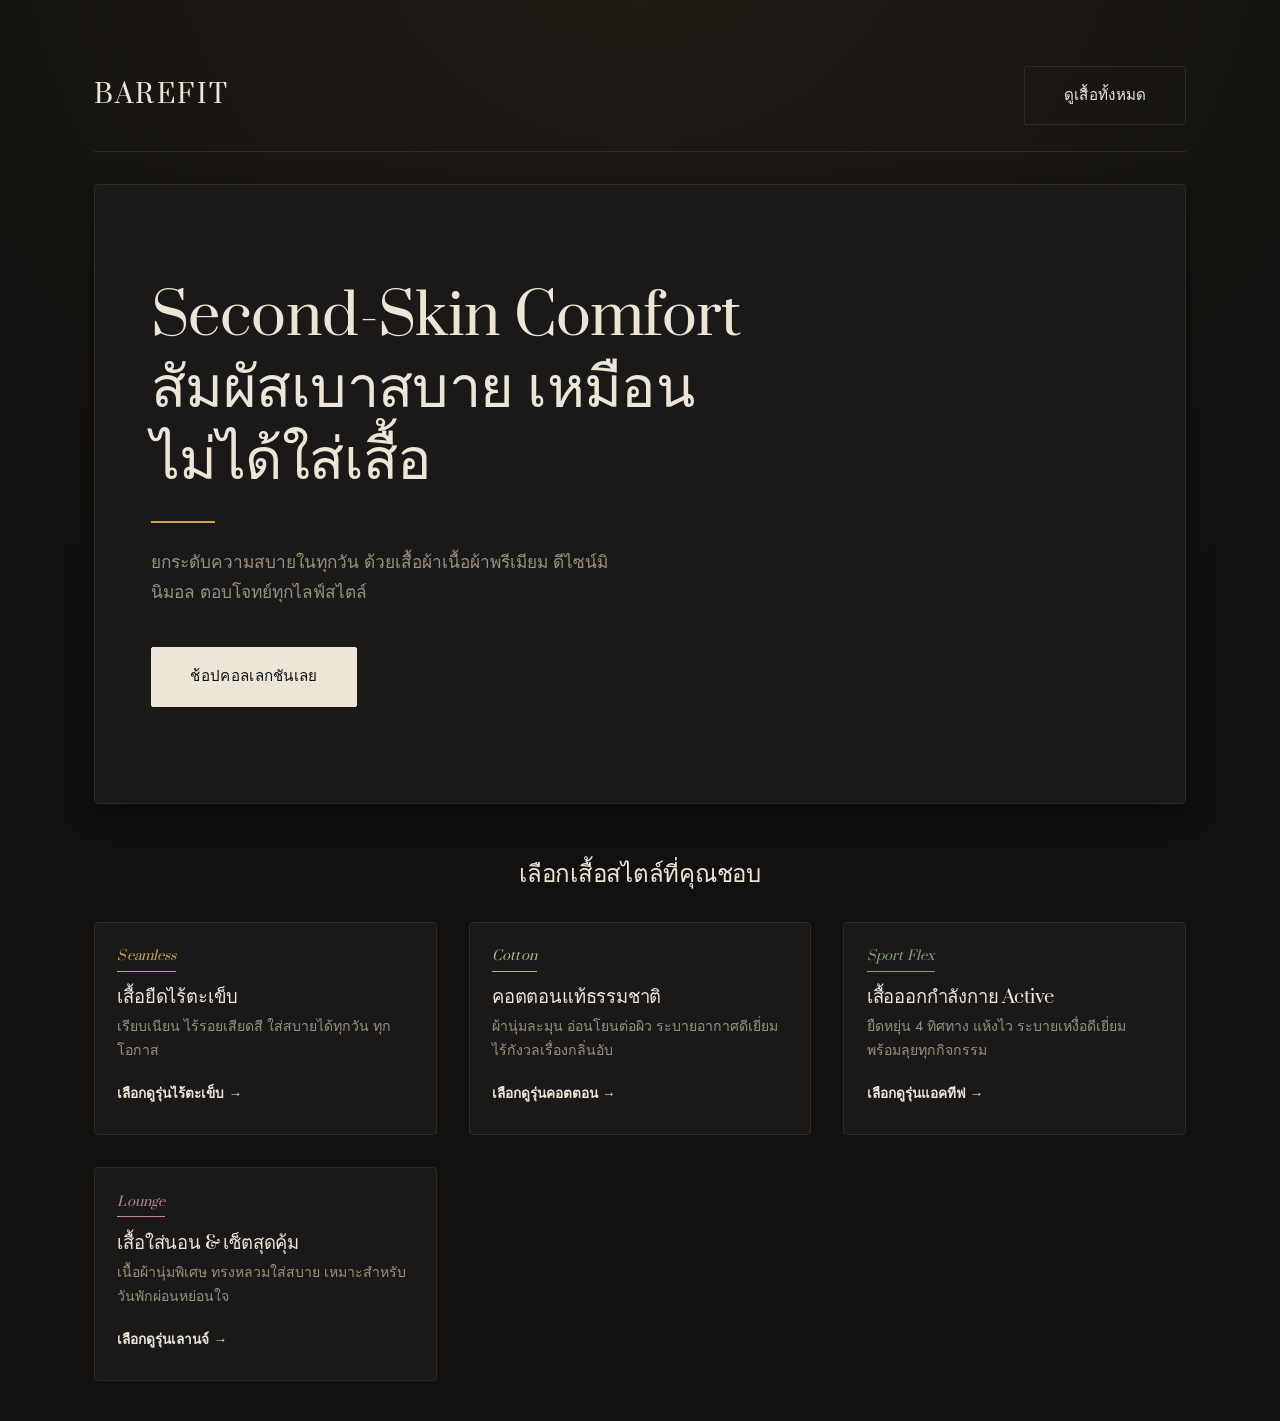
==== index.html @ ed51237a "Add files via upload" ====
<!DOCTYPE html>
<html lang="th">
<head>
  <meta charset="UTF-8">
  <meta name="viewport" content="width=device-width, initial-scale=1.0">
  <title>BareFit | เสื้อยืดพรีเมียม นุ่ม ใส่สบาย ดุจผิวที่สอง</title>
  <link rel="stylesheet" href="style.css">
</head>
<body>
  <div class="container">
    <header class="nav-header">
      <div class="brand-logo">BareFit</div>
      <a href="product.html" class="btn btn-secondary">ดูเสื้อทั้งหมด</a>
    </header>

    <section class="hero">
      <h1>Second-Skin Comfort<br>สัมผัสเบาสบาย เหมือนไม่ได้ใส่เสื้อ</h1>
      <p>ยกระดับความสบายในทุกวัน ด้วยเสื้อผ้าเนื้อผ้าพรีเมียม ดีไซน์มินิมอล ตอบโจทย์ทุกไลฟ์สไตล์</p>
      <a href="product.html" class="btn">ช้อปคอลเลกชันเลย</a>
    </section>

    <h2 style="text-align: center; margin-bottom: 2rem;">เลือกเสื้อสไตล์ที่คุณชอบ</h2>
    <div class="mood-grid">
      <a href="product.html?mood=seamless" class="card">
        <span class="card-tag tag-seamless">Seamless</span>
        <h3>เสื้อยืดไร้ตะเข็บ</h3>
        <p>เรียบเนียน ไร้รอยเสียดสี ใส่สบายได้ทุกวัน ทุกโอกาส</p>
        <span style="font-size: 0.85rem; font-weight:600;">เลือกดูรุ่นไร้ตะเข็บ →</span>
      </a>
      <a href="product.html?mood=cotton" class="card">
        <span class="card-tag tag-cotton">Cotton</span>
        <h3>คอตตอนแท้ธรรมชาติ</h3>
        <p>ผ้านุ่มละมุน อ่อนโยนต่อผิว ระบายอากาศดีเยี่ยม ไร้กังวลเรื่องกลิ่นอับ</p>
        <span style="font-size: 0.85rem; font-weight:600;">เลือกดูรุ่นคอตตอน →</span>
      </a>
      <a href="product.html?mood=sport" class="card">
        <span class="card-tag tag-sport">Sport Flex</span>
        <h3>เสื้อออกกำลังกาย Active</h3>
        <p>ยืดหยุ่น 4 ทิศทาง แห้งไว ระบายเหงื่อดีเยี่ยม พร้อมลุยทุกกิจกรรม</p>
        <span style="font-size: 0.85rem; font-weight:600;">เลือกดูรุ่นแอคทีฟ →</span>
      </a>
      <a href="product.html?mood=lounge" class="card">
        <span class="card-tag tag-lounge">Lounge</span>
        <h3>เสื้อใส่นอน & เซ็ตสุดคุ้ม</h3>
        <p>เนื้อผ้านุ่มพิเศษ ทรงหลวมใส่สบาย เหมาะสำหรับวันพักผ่อนหย่อนใจ</p>
        <span style="font-size: 0.85rem; font-weight:600;">เลือกดูรุ่นเลานจ์ →</span>
      </a>
    </div>
  </div>
</body>
</html>
---- style.css ----
@import url('https://fonts.googleapis.com/css2?family=Jost:wght@300;400;500;600&family=Prata&display=swap');

:root {
  /* Core palette — deep charcoal, warm ivory, brass accent */
  --bg-color: #121110;
  --card-bg: #1B1917;
  --ink: #121110;
  --text-main: #EDE6D8;
  --text-muted: #9A907C;
  --accent-gold: #C9A15B;
  --border-light: #2E2B26;
  --border-dark: #EDE6D8;
  --shadow-soft: 0 10px 28px rgba(0, 0, 0, 0.4);
  --shadow-hover: 0 20px 44px rgba(0, 0, 0, 0.55);

  /* Mood tags — tuned brighter to read clearly on a dark card */
  --seamless-tag: #C9A15B;
  --cotton-tag: #A9B78C;
  --sport-tag: #7FA079;
  --lounge-tag: #C08A98;

  --radius-sm: 2px;
  --radius-md: 4px;
  --ease: cubic-bezier(0.16, 1, 0.3, 1);
}

* { box-sizing: border-box; margin: 0; padding: 0; }

body {
  font-family: 'Jost', sans-serif;
  font-weight: 400;
  background-color: var(--bg-color);
  background-image: radial-gradient(circle at 50% -10%, rgba(201, 161, 91, 0.08), transparent 55%);
  color: var(--text-main);
  line-height: 1.7;
  -webkit-font-smoothing: antialiased;
}

h1, h2, h3 {
  font-family: 'Prata', serif;
  font-weight: 400;
  letter-spacing: -0.01em;
  line-height: 1.25;
}

a { text-decoration: none; color: inherit; }

.container { max-width: 1140px; margin: 0 auto; padding: 2.5rem 1.5rem; }

/* ============ Navbar ============ */
.nav-header {
  display: flex;
  justify-content: space-between;
  align-items: center;
  padding: 1.6rem 0;
  border-bottom: 1px solid var(--border-light);
  margin-bottom: 2rem;
}

.brand-logo {
  font-family: 'Prata', serif;
  font-size: 1.6rem;
  letter-spacing: 2.5px;
  text-transform: uppercase;
  color: var(--text-main);
}

.nav-header nav a {
  font-size: 0.92rem;
  color: var(--text-muted);
  margin-left: 2rem;
  padding-bottom: 4px;
  border-bottom: 1px solid transparent;
  transition: color 0.25s var(--ease), border-color 0.25s var(--ease);
}

.nav-header nav a:hover,
.nav-header nav a.active {
  color: var(--text-main);
  border-color: var(--accent-gold);
}

/* ============ Hero Section ============ */
.hero {
  text-align: left;
  padding: 6rem 3.5rem;
  background: var(--card-bg);
  border-radius: var(--radius-md);
  box-shadow: var(--shadow-soft);
  margin-bottom: 3.5rem;
  border: 1px solid var(--border-light);
}

.hero h1 {
  font-size: clamp(2.4rem, 4.5vw, 3.6rem);
  max-width: 15ch;
  margin-bottom: 1.6rem;
  padding-bottom: 1.6rem;
  position: relative;
  color: var(--text-main);
}

.hero h1::after {
  content: '';
  position: absolute;
  bottom: 0;
  left: 0;
  width: 64px;
  height: 2px;
  background: var(--accent-gold);
}

.hero p {
  color: var(--text-muted);
  font-size: 1.08rem;
  max-width: 46ch;
  margin: 0 0 2.5rem;
}

/* ============ Buttons ============ */
/* Light ivory fill on dark surfaces reads as the premium move here,
   rather than a bright accent color block. */
.btn {
  display: inline-block;
  padding: 1rem 2.4rem;
  border: 1px solid var(--border-dark);
  background: var(--border-dark);
  color: var(--ink);
  font-family: 'Jost', sans-serif;
  font-size: 0.95rem;
  font-weight: 500;
  letter-spacing: 0.02em;
  border-radius: var(--radius-sm);
  cursor: pointer;
  transition: background 0.35s var(--ease), color 0.35s var(--ease), transform 0.35s var(--ease);
}

.btn:hover {
  background: transparent;
  color: var(--border-dark);
  transform: translateY(-2px);
}

.btn-secondary {
  background: transparent;
  color: var(--text-main);
  border: 1px solid var(--border-light);
}

.btn-secondary:hover {
  border-color: var(--border-dark);
  background: var(--border-dark);
  color: var(--ink);
}

/* ============ Grid & Cards ============ */
.mood-grid, .product-grid {
  display: grid;
  grid-template-columns: repeat(auto-fill, minmax(260px, 1fr));
  gap: 2rem;
}

.card {
  background: var(--card-bg);
  border: 1px solid var(--border-light);
  border-radius: var(--radius-md);
  padding: 1.4rem 1.4rem 1.8rem;
  text-align: left;
  transition: transform 0.35s var(--ease), border-color 0.35s var(--ease), box-shadow 0.35s var(--ease);
  position: relative;
  overflow: hidden;
  display: flex;
  flex-direction: column;
}

.card:hover {
  transform: translateY(-6px);
  border-color: var(--accent-gold);
  box-shadow: var(--shadow-hover);
}

.card img {
  width: 100%;
  aspect-ratio: 1/1;
  object-fit: cover;
  border-radius: var(--radius-sm);
  margin-bottom: 1.2rem;
  background-color: #26221D;
  filter: grayscale(10%) brightness(0.96);
  transition: filter 0.5s var(--ease), transform 0.6s var(--ease);
}

.card:hover img {
  filter: grayscale(0%) brightness(1);
  transform: scale(1.015);
}

.card h3 { font-size: 1.15rem; margin-bottom: 0.4rem; color: var(--text-main); }
.card p { color: var(--text-muted); font-size: 0.88rem; margin-bottom: 1.2rem; flex-grow: 1; }
.card .price { font-size: 1.05rem; font-weight: 500; font-family: 'Prata', serif; color: var(--accent-gold); margin-bottom: 1rem; }

/* ============ Category Tags ============ */
.card-tag {
  display: inline-block;
  font-family: 'Prata', serif;
  font-style: italic;
  font-size: 0.82rem;
  font-weight: 400;
  letter-spacing: 0.01em;
  padding-bottom: 0.2rem;
  border-bottom: 1px solid currentColor;
  margin-bottom: 0.9rem;
  width: fit-content;
}

.tag-seamless { color: var(--seamless-tag); }
.tag-cotton { color: var(--cotton-tag); }
.tag-sport { color: var(--sport-tag); }
.tag-lounge { color: var(--lounge-tag); }

/* ============ Filter Bar ============ */
#filter-bar {
  display: flex;
  justify-content: center;
  gap: 0.8rem;
  flex-wrap: wrap;
  margin-bottom: 3rem;
}

#filter-bar button {
  padding: 0.65rem 1.5rem;
  border: 1px solid var(--border-light);
  background: var(--card-bg);
  color: var(--text-muted);
  border-radius: 30px;
  font-family: 'Jost', sans-serif;
  font-size: 0.88rem;
  font-weight: 500;
  cursor: pointer;
  transition: all 0.25s var(--ease);
}

#filter-bar button:hover,
#filter-bar button.active {
  border-color: var(--border-dark);
  background: var(--border-dark);
  color: var(--ink);
}

/* ============ Forms ============ */
.form-card {
  background: var(--card-bg);
  padding: 3rem 2.75rem;
  border-radius: var(--radius-md);
  border: 1px solid var(--border-light);
  box-shadow: var(--shadow-soft);
  max-width: 540px;
  margin: 0 auto;
}

.form-group { margin-bottom: 1.75rem; text-align: left; }

.form-group label {
  display: block;
  margin-bottom: 0.5rem;
  font-size: 0.85rem;
  font-weight: 500;
  color: var(--text-muted);
}

.form-group input, .form-group textarea {
  width: 100%;
  padding: 0.75rem 0.15rem;
  border: none;
  border-bottom: 1px solid var(--border-light);
  border-radius: 0;
  font-family: inherit;
  font-size: 0.98rem;
  color: var(--text-main);
  background: transparent;
  transition: border-color 0.25s var(--ease);
}

.form-group input::placeholder, .form-group textarea::placeholder { color: #5C5646; }

.form-group input:focus, .form-group textarea:focus {
  outline: none;
  border-color: var(--accent-gold);
}

/* ============ Table ============ */
.table-container {
  background: var(--card-bg);
  border-radius: var(--radius-md);
  border: 1px solid var(--border-light);
  overflow-x: auto;
  box-shadow: var(--shadow-soft);
}

table { width: 100%; border-collapse: collapse; text-align: left; font-size: 0.92rem; }

th {
  background: transparent;
  padding: 1.2rem 1.25rem;
  font-family: 'Jost', sans-serif;
  font-weight: 600;
  letter-spacing: 0.01em;
  color: var(--text-main);
  border-bottom: 2px solid var(--border-dark);
}

td { padding: 1.2rem 1.25rem; border-bottom: 1px solid var(--border-light); color: var(--text-muted); }
tr:last-child td { border-bottom: none; }

/* ============ Accessibility & motion ============ */
a:focus-visible,
button:focus-visible,
input:focus-visible,
textarea:focus-visible {
  outline: 2px solid var(--accent-gold);
  outline-offset: 2px;
}

@media (prefers-reduced-motion: reduce) {
  * { transition: none !important; animation: none !important; }
}

/* ============ Responsive ============ */
@media (max-width: 640px) {
  .hero { padding: 3.5rem 1.5rem; }
  .hero h1 { max-width: none; }
  .nav-header { flex-direction: column; gap: 1rem; align-items: flex-start; }
  .nav-header nav a { margin-left: 0; margin-right: 1.5rem; }
  .form-card { padding: 2rem 1.5rem; }
}
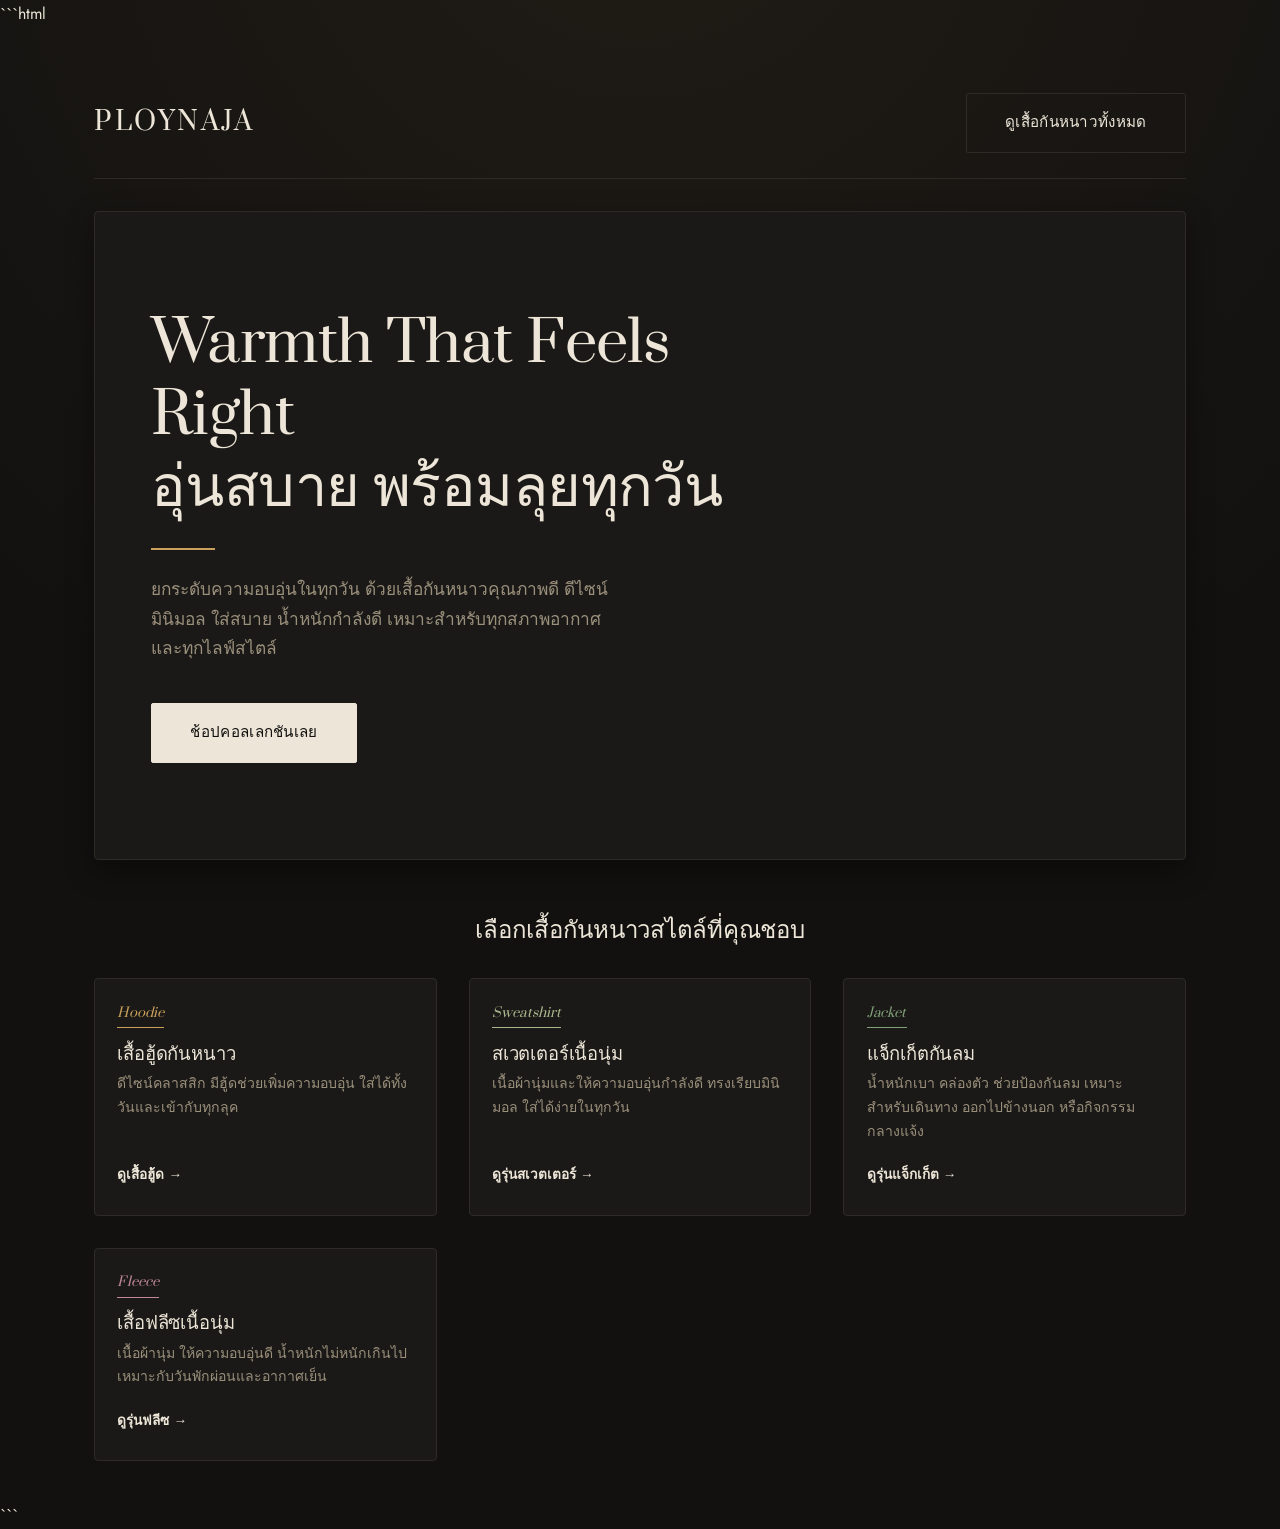
==== commit 29b55337: "Update index.html" ====
--- a/index.html
+++ b/index.html
@@ -1,51 +1,97 @@
+```html
 <!DOCTYPE html>
 <html lang="th">
 <head>
   <meta charset="UTF-8">
   <meta name="viewport" content="width=device-width, initial-scale=1.0">
-  <title>BareFit | เสื้อยืดพรีเมียม นุ่ม ใส่สบาย ดุจผิวที่สอง</title>
+  <title>Ploynaja | เสื้อกันหนาวพรีเมียม อุ่นสบาย ดีไซน์มินิมอล</title>
   <link rel="stylesheet" href="style.css">
 </head>
+
 <body>
+
   <div class="container">
+
     <header class="nav-header">
-      <div class="brand-logo">BareFit</div>
-      <a href="product.html" class="btn btn-secondary">ดูเสื้อทั้งหมด</a>
+      <div class="brand-logo">Ploynaja</div>
+      <a href="product.html" class="btn btn-secondary">ดูเสื้อกันหนาวทั้งหมด</a>
     </header>
 
     <section class="hero">
-      <h1>Second-Skin Comfort<br>สัมผัสเบาสบาย เหมือนไม่ได้ใส่เสื้อ</h1>
-      <p>ยกระดับความสบายในทุกวัน ด้วยเสื้อผ้าเนื้อผ้าพรีเมียม ดีไซน์มินิมอล ตอบโจทย์ทุกไลฟ์สไตล์</p>
-      <a href="product.html" class="btn">ช้อปคอลเลกชันเลย</a>
+      <h1>
+        Warmth That Feels Right<br>
+        อุ่นสบาย พร้อมลุยทุกวัน
+      </h1>
+
+      <p>
+        ยกระดับความอบอุ่นในทุกวัน ด้วยเสื้อกันหนาวคุณภาพดี
+        ดีไซน์มินิมอล ใส่สบาย น้ำหนักกำลังดี
+        เหมาะสำหรับทุกสภาพอากาศและทุกไลฟ์สไตล์
+      </p>
+
+      <a href="product.html" class="btn">
+        ช้อปคอลเลกชันเลย
+      </a>
     </section>
 
-    <h2 style="text-align: center; margin-bottom: 2rem;">เลือกเสื้อสไตล์ที่คุณชอบ</h2>
+    <h2 style="text-align: center; margin-bottom: 2rem;">
+      เลือกเสื้อกันหนาวสไตล์ที่คุณชอบ
+    </h2>
+
     <div class="mood-grid">
-      <a href="product.html?mood=seamless" class="card">
-        <span class="card-tag tag-seamless">Seamless</span>
-        <h3>เสื้อยืดไร้ตะเข็บ</h3>
-        <p>เรียบเนียน ไร้รอยเสียดสี ใส่สบายได้ทุกวัน ทุกโอกาส</p>
-        <span style="font-size: 0.85rem; font-weight:600;">เลือกดูรุ่นไร้ตะเข็บ →</span>
+
+      <a href="product.html?mood=hoodie" class="card">
+        <span class="card-tag tag-seamless">Hoodie</span>
+        <h3>เสื้อฮู้ดกันหนาว</h3>
+        <p>
+          ดีไซน์คลาสสิก มีฮู้ดช่วยเพิ่มความอบอุ่น
+          ใส่ได้ทั้งวันและเข้ากับทุกลุค
+        </p>
+        <span style="font-size: 0.85rem; font-weight:600;">
+          ดูเสื้อฮู้ด →
+        </span>
       </a>
-      <a href="product.html?mood=cotton" class="card">
-        <span class="card-tag tag-cotton">Cotton</span>
-        <h3>คอตตอนแท้ธรรมชาติ</h3>
-        <p>ผ้านุ่มละมุน อ่อนโยนต่อผิว ระบายอากาศดีเยี่ยม ไร้กังวลเรื่องกลิ่นอับ</p>
-        <span style="font-size: 0.85rem; font-weight:600;">เลือกดูรุ่นคอตตอน →</span>
+
+      <a href="product.html?mood=sweatshirt" class="card">
+        <span class="card-tag tag-cotton">Sweatshirt</span>
+        <h3>สเวตเตอร์เนื้อนุ่ม</h3>
+        <p>
+          เนื้อผ้านุ่มและให้ความอบอุ่นกำลังดี
+          ทรงเรียบมินิมอล ใส่ได้ง่ายในทุกวัน
+        </p>
+        <span style="font-size: 0.85rem; font-weight:600;">
+          ดูรุ่นสเวตเตอร์ →
+        </span>
       </a>
-      <a href="product.html?mood=sport" class="card">
-        <span class="card-tag tag-sport">Sport Flex</span>
-        <h3>เสื้อออกกำลังกาย Active</h3>
-        <p>ยืดหยุ่น 4 ทิศทาง แห้งไว ระบายเหงื่อดีเยี่ยม พร้อมลุยทุกกิจกรรม</p>
-        <span style="font-size: 0.85rem; font-weight:600;">เลือกดูรุ่นแอคทีฟ →</span>
+
+      <a href="product.html?mood=jacket" class="card">
+        <span class="card-tag tag-sport">Jacket</span>
+        <h3>แจ็กเก็ตกันลม</h3>
+        <p>
+          น้ำหนักเบา คล่องตัว ช่วยป้องกันลม
+          เหมาะสำหรับเดินทาง ออกไปข้างนอก หรือกิจกรรมกลางแจ้ง
+        </p>
+        <span style="font-size: 0.85rem; font-weight:600;">
+          ดูรุ่นแจ็กเก็ต →
+        </span>
       </a>
-      <a href="product.html?mood=lounge" class="card">
-        <span class="card-tag tag-lounge">Lounge</span>
-        <h3>เสื้อใส่นอน & เซ็ตสุดคุ้ม</h3>
-        <p>เนื้อผ้านุ่มพิเศษ ทรงหลวมใส่สบาย เหมาะสำหรับวันพักผ่อนหย่อนใจ</p>
-        <span style="font-size: 0.85rem; font-weight:600;">เลือกดูรุ่นเลานจ์ →</span>
+
+      <a href="product.html?mood=fleece" class="card">
+        <span class="card-tag tag-lounge">Fleece</span>
+        <h3>เสื้อฟลีซเนื้อนุ่ม</h3>
+        <p>
+          เนื้อผ้านุ่ม ให้ความอบอุ่นดี น้ำหนักไม่หนักเกินไป
+          เหมาะกับวันพักผ่อนและอากาศเย็น
+        </p>
+        <span style="font-size: 0.85rem; font-weight:600;">
+          ดูรุ่นฟลีซ →
+        </span>
       </a>
+
     </div>
+
   </div>
+
 </body>
 </html>
+```
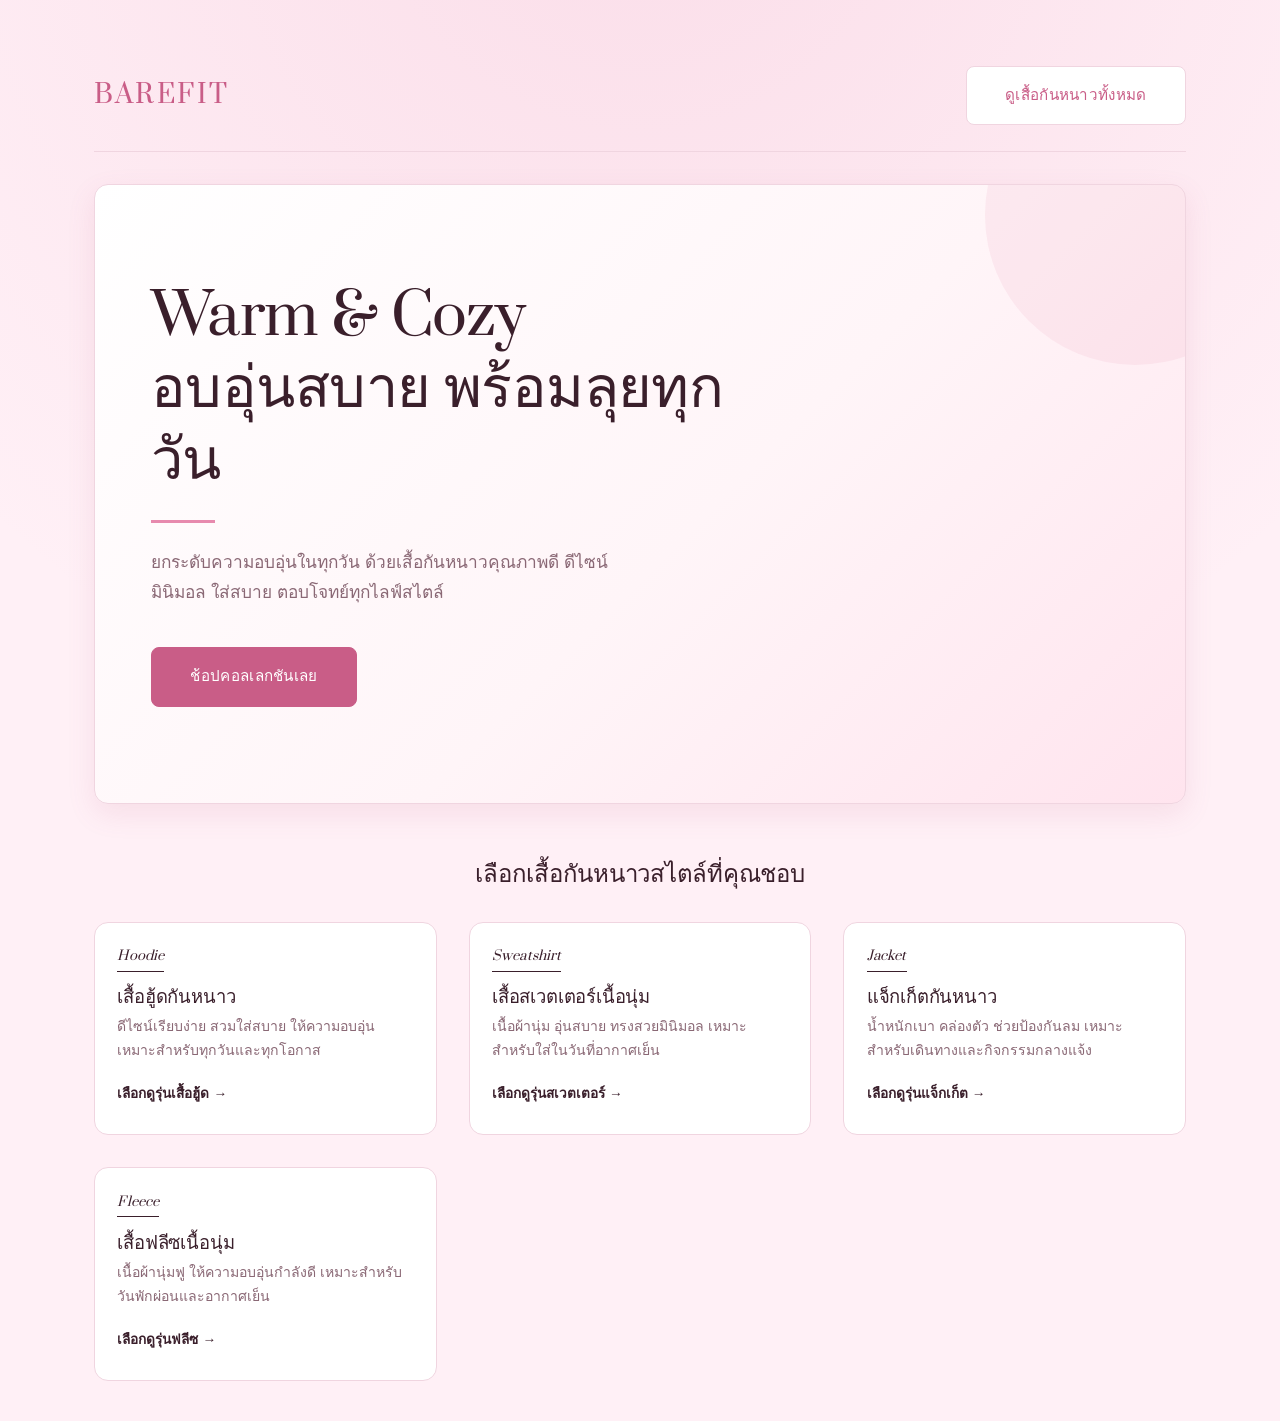
==== commit bc4a2f2b: "Update index.html" ====
--- a/index.html
+++ b/index.html
@@ -1,97 +1,51 @@
-```html
-<!DOCTYPE html>
-<html lang="th">
-<head>
-  <meta charset="UTF-8">
-  <meta name="viewport" content="width=device-width, initial-scale=1.0">
-  <title>Ploynaja | เสื้อกันหนาวพรีเมียม อุ่นสบาย ดีไซน์มินิมอล</title>
-  <link rel="stylesheet" href="style.css">
-</head>
-
-<body>
-
-  <div class="container">
-
-    <header class="nav-header">
-      <div class="brand-logo">Ploynaja</div>
-      <a href="product.html" class="btn btn-secondary">ดูเสื้อกันหนาวทั้งหมด</a>
-    </header>
-
-    <section class="hero">
-      <h1>
-        Warmth That Feels Right<br>
-        อุ่นสบาย พร้อมลุยทุกวัน
-      </h1>
-
-      <p>
-        ยกระดับความอบอุ่นในทุกวัน ด้วยเสื้อกันหนาวคุณภาพดี
-        ดีไซน์มินิมอล ใส่สบาย น้ำหนักกำลังดี
-        เหมาะสำหรับทุกสภาพอากาศและทุกไลฟ์สไตล์
-      </p>
-
-      <a href="product.html" class="btn">
-        ช้อปคอลเลกชันเลย
-      </a>
-    </section>
-
-    <h2 style="text-align: center; margin-bottom: 2rem;">
-      เลือกเสื้อกันหนาวสไตล์ที่คุณชอบ
-    </h2>
-
-    <div class="mood-grid">
-
-      <a href="product.html?mood=hoodie" class="card">
-        <span class="card-tag tag-seamless">Hoodie</span>
-        <h3>เสื้อฮู้ดกันหนาว</h3>
-        <p>
-          ดีไซน์คลาสสิก มีฮู้ดช่วยเพิ่มความอบอุ่น
-          ใส่ได้ทั้งวันและเข้ากับทุกลุค
-        </p>
-        <span style="font-size: 0.85rem; font-weight:600;">
-          ดูเสื้อฮู้ด →
-        </span>
-      </a>
-
-      <a href="product.html?mood=sweatshirt" class="card">
-        <span class="card-tag tag-cotton">Sweatshirt</span>
-        <h3>สเวตเตอร์เนื้อนุ่ม</h3>
-        <p>
-          เนื้อผ้านุ่มและให้ความอบอุ่นกำลังดี
-          ทรงเรียบมินิมอล ใส่ได้ง่ายในทุกวัน
-        </p>
-        <span style="font-size: 0.85rem; font-weight:600;">
-          ดูรุ่นสเวตเตอร์ →
-        </span>
-      </a>
-
-      <a href="product.html?mood=jacket" class="card">
-        <span class="card-tag tag-sport">Jacket</span>
-        <h3>แจ็กเก็ตกันลม</h3>
-        <p>
-          น้ำหนักเบา คล่องตัว ช่วยป้องกันลม
-          เหมาะสำหรับเดินทาง ออกไปข้างนอก หรือกิจกรรมกลางแจ้ง
-        </p>
-        <span style="font-size: 0.85rem; font-weight:600;">
-          ดูรุ่นแจ็กเก็ต →
-        </span>
-      </a>
-
-      <a href="product.html?mood=fleece" class="card">
-        <span class="card-tag tag-lounge">Fleece</span>
-        <h3>เสื้อฟลีซเนื้อนุ่ม</h3>
-        <p>
-          เนื้อผ้านุ่ม ให้ความอบอุ่นดี น้ำหนักไม่หนักเกินไป
-          เหมาะกับวันพักผ่อนและอากาศเย็น
-        </p>
-        <span style="font-size: 0.85rem; font-weight:600;">
-          ดูรุ่นฟลีซ →
-        </span>
-      </a>
-
-    </div>
-
-  </div>
-
-</body>
+<!DOCTYPE html> 
+<html lang="th"> 
+<head> 
+  <meta charset="UTF-8"> 
+  <meta name="viewport" content="width=device-width, initial-scale=1.0"> 
+  <title>ploynaja | เสื้อกันหนาวพรีเมียม อุ่นสบาย ดีไซน์มินิมอล</title> 
+  <link rel="stylesheet" href="style.css"> 
+</head> 
+<body> 
+  <div class="container"> 
+    <header class="nav-header"> 
+      <div class="brand-logo">BareFit</div> 
+      <a href="product.html" class="btn btn-secondary">ดูเสื้อกันหนาวทั้งหมด</a> 
+    </header> 
+ 
+    <section class="hero"> 
+      <h1>Warm & Cozy<br>อบอุ่นสบาย พร้อมลุยทุกวัน</h1> 
+      <p>ยกระดับความอบอุ่นในทุกวัน ด้วยเสื้อกันหนาวคุณภาพดี ดีไซน์มินิมอล ใส่สบาย ตอบโจทย์ทุกไลฟ์สไตล์</p> 
+      <a href="product.html" class="btn">ช้อปคอลเลกชันเลย</a> 
+    </section> 
+ 
+    <h2 style="text-align: center; margin-bottom: 2rem;">เลือกเสื้อกันหนาวสไตล์ที่คุณชอบ</h2> 
+    <div class="mood-grid"> 
+      <a href="product.html?mood=seamless" class="card"> 
+        <span class="card-tag tag-seamless">Hoodie</span> 
+        <h3>เสื้อฮู้ดกันหนาว</h3> 
+        <p>ดีไซน์เรียบง่าย สวมใส่สบาย ให้ความอบอุ่น เหมาะสำหรับทุกวันและทุกโอกาส</p> 
+        <span style="font-size: 0.85rem; font-weight:600;">เลือกดูรุ่นเสื้อฮู้ด →</span> 
+      </a> 
+      <a href="product.html?mood=cotton" class="card"> 
+        <span class="card-tag tag-cotton">Sweatshirt</span> 
+        <h3>เสื้อสเวตเตอร์เนื้อนุ่ม</h3> 
+        <p>เนื้อผ้านุ่ม อุ่นสบาย ทรงสวยมินิมอล เหมาะสำหรับใส่ในวันที่อากาศเย็น</p> 
+        <span style="font-size: 0.85rem; font-weight:600;">เลือกดูรุ่นสเวตเตอร์ →</span> 
+      </a> 
+      <a href="product.html?mood=sport" class="card"> 
+        <span class="card-tag tag-sport">Jacket</span> 
+        <h3>แจ็กเก็ตกันหนาว</h3> 
+        <p>น้ำหนักเบา คล่องตัว ช่วยป้องกันลม เหมาะสำหรับเดินทางและกิจกรรมกลางแจ้ง</p> 
+        <span style="font-size: 0.85rem; font-weight:600;">เลือกดูรุ่นแจ็กเก็ต →</span> 
+      </a> 
+      <a href="product.html?mood=lounge" class="card"> 
+        <span class="card-tag tag-lounge">Fleece</span> 
+        <h3>เสื้อฟลีซเนื้อนุ่ม</h3> 
+        <p>เนื้อผ้านุ่มฟู ให้ความอบอุ่นกำลังดี เหมาะสำหรับวันพักผ่อนและอากาศเย็น</p> 
+        <span style="font-size: 0.85rem; font-weight:600;">เลือกดูรุ่นฟลีซ →</span> 
+      </a> 
+    </div> 
+  </div> 
+</body> 
 </html>
-```
--- a/style.css
+++ b/style.css
@@ -1,335 +1,701 @@
 @import url('https://fonts.googleapis.com/css2?family=Jost:wght@300;400;500;600&family=Prata&display=swap');
 
 :root {
-  /* Core palette — deep charcoal, warm ivory, brass accent */
-  --bg-color: #121110;
-  --card-bg: #1B1917;
-  --ink: #121110;
-  --text-main: #EDE6D8;
-  --text-muted: #9A907C;
-  --accent-gold: #C9A15B;
-  --border-light: #2E2B26;
-  --border-dark: #EDE6D8;
-  --shadow-soft: 0 10px 28px rgba(0, 0, 0, 0.4);
-  --shadow-hover: 0 20px 44px rgba(0, 0, 0, 0.55);
-
-  /* Mood tags — tuned brighter to read clearly on a dark card */
-  --seamless-tag: #C9A15B;
-  --cotton-tag: #A9B78C;
-  --sport-tag: #7FA079;
-  --lounge-tag: #C08A98;
-
-  --radius-sm: 2px;
-  --radius-md: 4px;
+  /* =========================
+     BareFit Pink Theme
+     ========================= */
+
+  --bg-color: #FFF0F6;
+  --card-bg: #FFFFFF;
+  --ink: #3A1F2B;
+
+  --text-main: #3A1F2B;
+  --text-muted: #8A6875;
+
+  --accent-pink: #E78AAE;
+  --accent-pink-dark: #C95D87;
+  --accent-pink-light: #F8C8D9;
+
+  --border-light: #F0D5E0;
+  --border-dark: #C95D87;
+
+  --shadow-soft: 0 10px 28px rgba(190, 92, 130, 0.12);
+  --shadow-hover: 0 20px 44px rgba(190, 92, 130, 0.20);
+
+  /* Category colors */
+  --hoodie-tag: #C95D87;
+  --sweatshirt-tag: #B06FA0;
+  --jacket-tag: #D77B91;
+  --fleece-tag: #A96C83;
+
+  --radius-sm: 8px;
+  --radius-md: 14px;
+
   --ease: cubic-bezier(0.16, 1, 0.3, 1);
 }
 
-* { box-sizing: border-box; margin: 0; padding: 0; }
+
+/* =========================
+   Reset
+   ========================= */
+
+* {
+  box-sizing: border-box;
+  margin: 0;
+  padding: 0;
+}
+
 
 body {
   font-family: 'Jost', sans-serif;
   font-weight: 400;
+
   background-color: var(--bg-color);
-  background-image: radial-gradient(circle at 50% -10%, rgba(201, 161, 91, 0.08), transparent 55%);
+
+  background-image:
+    radial-gradient(
+      circle at 50% -10%,
+      rgba(231, 138, 174, 0.18),
+      transparent 55%
+    );
+
   color: var(--text-main);
   line-height: 1.7;
+
   -webkit-font-smoothing: antialiased;
 }
 
-h1, h2, h3 {
+
+h1,
+h2,
+h3 {
   font-family: 'Prata', serif;
   font-weight: 400;
   letter-spacing: -0.01em;
   line-height: 1.25;
 }
 
-a { text-decoration: none; color: inherit; }
-
-.container { max-width: 1140px; margin: 0 auto; padding: 2.5rem 1.5rem; }
-
-/* ============ Navbar ============ */
+
+a {
+  text-decoration: none;
+  color: inherit;
+}
+
+
+.container {
+  max-width: 1140px;
+  margin: 0 auto;
+  padding: 2.5rem 1.5rem;
+}
+
+
+/* =========================
+   Navbar
+   ========================= */
+
 .nav-header {
   display: flex;
   justify-content: space-between;
   align-items: center;
+
   padding: 1.6rem 0;
+
   border-bottom: 1px solid var(--border-light);
+
   margin-bottom: 2rem;
 }
+
 
 .brand-logo {
   font-family: 'Prata', serif;
   font-size: 1.6rem;
+
   letter-spacing: 2.5px;
   text-transform: uppercase;
-  color: var(--text-main);
-}
+
+  color: var(--accent-pink-dark);
+}
+
 
 .nav-header nav a {
   font-size: 0.92rem;
   color: var(--text-muted);
+
   margin-left: 2rem;
   padding-bottom: 4px;
+
   border-bottom: 1px solid transparent;
-  transition: color 0.25s var(--ease), border-color 0.25s var(--ease);
-}
+
+  transition:
+    color 0.25s var(--ease),
+    border-color 0.25s var(--ease);
+}
+
 
 .nav-header nav a:hover,
 .nav-header nav a.active {
-  color: var(--text-main);
-  border-color: var(--accent-gold);
-}
-
-/* ============ Hero Section ============ */
+  color: var(--accent-pink-dark);
+  border-color: var(--accent-pink);
+}
+
+
+/* =========================
+   Hero
+   ========================= */
+
 .hero {
   text-align: left;
+
   padding: 6rem 3.5rem;
-  background: var(--card-bg);
+
+  background:
+    linear-gradient(
+      135deg,
+      #FFFFFF 0%,
+      #FFF5F8 55%,
+      #FFE4EE 100%
+    );
+
   border-radius: var(--radius-md);
+
   box-shadow: var(--shadow-soft);
+
   margin-bottom: 3.5rem;
+
   border: 1px solid var(--border-light);
-}
+
+  position: relative;
+  overflow: hidden;
+}
+
+
+.hero::after {
+  content: '';
+
+  position: absolute;
+
+  width: 300px;
+  height: 300px;
+
+  right: -100px;
+  top: -120px;
+
+  background: rgba(231, 138, 174, 0.12);
+
+  border-radius: 50%;
+}
+
 
 .hero h1 {
   font-size: clamp(2.4rem, 4.5vw, 3.6rem);
+
   max-width: 15ch;
+
   margin-bottom: 1.6rem;
   padding-bottom: 1.6rem;
+
   position: relative;
+
   color: var(--text-main);
-}
+
+  z-index: 1;
+}
+
 
 .hero h1::after {
   content: '';
+
   position: absolute;
+
   bottom: 0;
   left: 0;
+
   width: 64px;
-  height: 2px;
-  background: var(--accent-gold);
-}
+  height: 3px;
+
+  background: var(--accent-pink);
+}
+
 
 .hero p {
   color: var(--text-muted);
+
   font-size: 1.08rem;
+
   max-width: 46ch;
+
   margin: 0 0 2.5rem;
-}
-
-/* ============ Buttons ============ */
-/* Light ivory fill on dark surfaces reads as the premium move here,
-   rather than a bright accent color block. */
+
+  position: relative;
+
+  z-index: 1;
+}
+
+
+/* =========================
+   Buttons
+   ========================= */
+
 .btn {
   display: inline-block;
+
   padding: 1rem 2.4rem;
-  border: 1px solid var(--border-dark);
-  background: var(--border-dark);
-  color: var(--ink);
+
+  border: 1px solid var(--accent-pink-dark);
+
+  background: var(--accent-pink-dark);
+
+  color: #FFFFFF;
+
   font-family: 'Jost', sans-serif;
+
   font-size: 0.95rem;
+
   font-weight: 500;
+
   letter-spacing: 0.02em;
-  border-radius: var(--radius-sm);
+
+  border-radius: 8px;
+
   cursor: pointer;
-  transition: background 0.35s var(--ease), color 0.35s var(--ease), transform 0.35s var(--ease);
-}
+
+  transition:
+    background 0.35s var(--ease),
+    color 0.35s var(--ease),
+    transform 0.35s var(--ease),
+    box-shadow 0.35s var(--ease);
+}
+
 
 .btn:hover {
-  background: transparent;
-  color: var(--border-dark);
+  background: #B94E78;
+
+  border-color: #B94E78;
+
+  color: #FFFFFF;
+
   transform: translateY(-2px);
-}
+
+  box-shadow: 0 8px 20px rgba(201, 93, 135, 0.25);
+}
+
 
 .btn-secondary {
-  background: transparent;
-  color: var(--text-main);
+  background: #FFFFFF;
+
+  color: var(--accent-pink-dark);
+
   border: 1px solid var(--border-light);
 }
 
+
 .btn-secondary:hover {
-  border-color: var(--border-dark);
-  background: var(--border-dark);
-  color: var(--ink);
-}
-
-/* ============ Grid & Cards ============ */
-.mood-grid, .product-grid {
+  border-color: var(--accent-pink);
+
+  background: var(--accent-pink-light);
+
+  color: var(--accent-pink-dark);
+}
+
+
+/* =========================
+   Grid & Cards
+   ========================= */
+
+.mood-grid,
+.product-grid {
   display: grid;
-  grid-template-columns: repeat(auto-fill, minmax(260px, 1fr));
+
+  grid-template-columns:
+    repeat(auto-fill, minmax(260px, 1fr));
+
   gap: 2rem;
 }
+
 
 .card {
   background: var(--card-bg);
+
   border: 1px solid var(--border-light);
+
   border-radius: var(--radius-md);
+
   padding: 1.4rem 1.4rem 1.8rem;
+
   text-align: left;
-  transition: transform 0.35s var(--ease), border-color 0.35s var(--ease), box-shadow 0.35s var(--ease);
+
+  transition:
+    transform 0.35s var(--ease),
+    border-color 0.35s var(--ease),
+    box-shadow 0.35s var(--ease);
+
   position: relative;
+
   overflow: hidden;
+
   display: flex;
   flex-direction: column;
 }
 
+
 .card:hover {
   transform: translateY(-6px);
-  border-color: var(--accent-gold);
+
+  border-color: var(--accent-pink);
+
   box-shadow: var(--shadow-hover);
 }
+
 
 .card img {
   width: 100%;
-  aspect-ratio: 1/1;
+
+  aspect-ratio: 1 / 1;
+
   object-fit: cover;
-  border-radius: var(--radius-sm);
+
+  border-radius: 10px;
+
   margin-bottom: 1.2rem;
-  background-color: #26221D;
-  filter: grayscale(10%) brightness(0.96);
-  transition: filter 0.5s var(--ease), transform 0.6s var(--ease);
-}
+
+  background-color: #FCE7EF;
+
+  transition:
+    filter 0.5s var(--ease),
+    transform 0.6s var(--ease);
+}
+
 
 .card:hover img {
-  filter: grayscale(0%) brightness(1);
-  transform: scale(1.015);
-}
-
-.card h3 { font-size: 1.15rem; margin-bottom: 0.4rem; color: var(--text-main); }
-.card p { color: var(--text-muted); font-size: 0.88rem; margin-bottom: 1.2rem; flex-grow: 1; }
-.card .price { font-size: 1.05rem; font-weight: 500; font-family: 'Prata', serif; color: var(--accent-gold); margin-bottom: 1rem; }
-
-/* ============ Category Tags ============ */
+  filter: brightness(1.03);
+
+  transform: scale(1.02);
+}
+
+
+.card h3 {
+  font-size: 1.15rem;
+
+  margin-bottom: 0.4rem;
+
+  color: var(--text-main);
+}
+
+
+.card p {
+  color: var(--text-muted);
+
+  font-size: 0.88rem;
+
+  margin-bottom: 1.2rem;
+
+  flex-grow: 1;
+}
+
+
+.card .price {
+  font-size: 1.05rem;
+
+  font-weight: 500;
+
+  font-family: 'Prata', serif;
+
+  color: var(--accent-pink-dark);
+
+  margin-bottom: 1rem;
+}
+
+
+/* =========================
+   Category Tags
+   ========================= */
+
 .card-tag {
   display: inline-block;
+
   font-family: 'Prata', serif;
+
   font-style: italic;
+
   font-size: 0.82rem;
+
   font-weight: 400;
+
   letter-spacing: 0.01em;
+
   padding-bottom: 0.2rem;
+
   border-bottom: 1px solid currentColor;
+
   margin-bottom: 0.9rem;
+
   width: fit-content;
 }
 
-.tag-seamless { color: var(--seamless-tag); }
-.tag-cotton { color: var(--cotton-tag); }
-.tag-sport { color: var(--sport-tag); }
-.tag-lounge { color: var(--lounge-tag); }
-
-/* ============ Filter Bar ============ */
+
+.tag-hoodie {
+  color: var(--hoodie-tag);
+}
+
+
+.tag-sweatshirt {
+  color: var(--sweatshirt-tag);
+}
+
+
+.tag-jacket {
+  color: var(--jacket-tag);
+}
+
+
+.tag-fleece {
+  color: var(--fleece-tag);
+}
+
+
+/* =========================
+   Filter Bar
+   ========================= */
+
 #filter-bar {
   display: flex;
+
   justify-content: center;
+
   gap: 0.8rem;
+
   flex-wrap: wrap;
+
   margin-bottom: 3rem;
 }
+
 
 #filter-bar button {
   padding: 0.65rem 1.5rem;
+
   border: 1px solid var(--border-light);
-  background: var(--card-bg);
+
+  background: #FFFFFF;
+
   color: var(--text-muted);
+
   border-radius: 30px;
+
   font-family: 'Jost', sans-serif;
+
   font-size: 0.88rem;
+
   font-weight: 500;
+
   cursor: pointer;
+
   transition: all 0.25s var(--ease);
 }
+
 
 #filter-bar button:hover,
 #filter-bar button.active {
-  border-color: var(--border-dark);
-  background: var(--border-dark);
-  color: var(--ink);
-}
-
-/* ============ Forms ============ */
+  border-color: var(--accent-pink);
+
+  background: var(--accent-pink);
+
+  color: #FFFFFF;
+
+  box-shadow: 0 5px 15px rgba(201, 93, 135, 0.15);
+}
+
+
+/* =========================
+   Forms
+   ========================= */
+
 .form-card {
-  background: var(--card-bg);
+  background: #FFFFFF;
+
   padding: 3rem 2.75rem;
+
   border-radius: var(--radius-md);
+
   border: 1px solid var(--border-light);
+
   box-shadow: var(--shadow-soft);
+
   max-width: 540px;
+
   margin: 0 auto;
 }
 
-.form-group { margin-bottom: 1.75rem; text-align: left; }
+
+.form-group {
+  margin-bottom: 1.75rem;
+
+  text-align: left;
+}
+
 
 .form-group label {
   display: block;
+
   margin-bottom: 0.5rem;
+
   font-size: 0.85rem;
+
   font-weight: 500;
+
   color: var(--text-muted);
 }
 
-.form-group input, .form-group textarea {
+
+.form-group input,
+.form-group textarea {
   width: 100%;
+
   padding: 0.75rem 0.15rem;
+
   border: none;
+
   border-bottom: 1px solid var(--border-light);
+
   border-radius: 0;
+
   font-family: inherit;
+
   font-size: 0.98rem;
+
   color: var(--text-main);
+
   background: transparent;
+
   transition: border-color 0.25s var(--ease);
 }
 
-.form-group input::placeholder, .form-group textarea::placeholder { color: #5C5646; }
-
-.form-group input:focus, .form-group textarea:focus {
+
+.form-group input::placeholder,
+.form-group textarea::placeholder {
+  color: #BFA5B0;
+}
+
+
+.form-group input:focus,
+.form-group textarea:focus {
   outline: none;
-  border-color: var(--accent-gold);
-}
-
-/* ============ Table ============ */
+
+  border-color: var(--accent-pink);
+}
+
+
+/* =========================
+   Table
+   ========================= */
+
 .table-container {
-  background: var(--card-bg);
+  background: #FFFFFF;
+
   border-radius: var(--radius-md);
+
   border: 1px solid var(--border-light);
+
   overflow-x: auto;
+
   box-shadow: var(--shadow-soft);
 }
 
-table { width: 100%; border-collapse: collapse; text-align: left; font-size: 0.92rem; }
+
+table {
+  width: 100%;
+
+  border-collapse: collapse;
+
+  text-align: left;
+
+  font-size: 0.92rem;
+}
+
 
 th {
-  background: transparent;
+  background: #FFF3F7;
+
   padding: 1.2rem 1.25rem;
+
   font-family: 'Jost', sans-serif;
+
   font-weight: 600;
+
   letter-spacing: 0.01em;
+
   color: var(--text-main);
-  border-bottom: 2px solid var(--border-dark);
-}
-
-td { padding: 1.2rem 1.25rem; border-bottom: 1px solid var(--border-light); color: var(--text-muted); }
-tr:last-child td { border-bottom: none; }
-
-/* ============ Accessibility & motion ============ */
+
+  border-bottom: 2px solid var(--accent-pink-light);
+}
+
+
+td {
+  padding: 1.2rem 1.25rem;
+
+  border-bottom: 1px solid var(--border-light);
+
+  color: var(--text-muted);
+}
+
+
+tr:last-child td {
+  border-bottom: none;
+}
+
+
+/* =========================
+   Accessibility
+   ========================= */
+
 a:focus-visible,
 button:focus-visible,
 input:focus-visible,
 textarea:focus-visible {
-  outline: 2px solid var(--accent-gold);
+  outline: 2px solid var(--accent-pink);
+
   outline-offset: 2px;
 }
 
+
 @media (prefers-reduced-motion: reduce) {
-  * { transition: none !important; animation: none !important; }
-}
-
-/* ============ Responsive ============ */
+  * {
+    transition: none !important;
+    animation: none !important;
+  }
+}
+
+
+/* =========================
+   Responsive
+   ========================= */
+
 @media (max-width: 640px) {
-  .hero { padding: 3.5rem 1.5rem; }
-  .hero h1 { max-width: none; }
-  .nav-header { flex-direction: column; gap: 1rem; align-items: flex-start; }
-  .nav-header nav a { margin-left: 0; margin-right: 1.5rem; }
-  .form-card { padding: 2rem 1.5rem; }
-}
+
+  .hero {
+    padding: 3.5rem 1.5rem;
+  }
+
+  .hero h1 {
+    max-width: none;
+  }
+
+  .nav-header {
+    flex-direction: column;
+
+    gap: 1rem;
+
+    align-items: flex-start;
+  }
+
+  .nav-header nav a {
+    margin-left: 0;
+
+    margin-right: 1.5rem;
+  }
+
+  .form-card {
+    padding: 2rem 1.5rem;
+  }
+
+}
+```
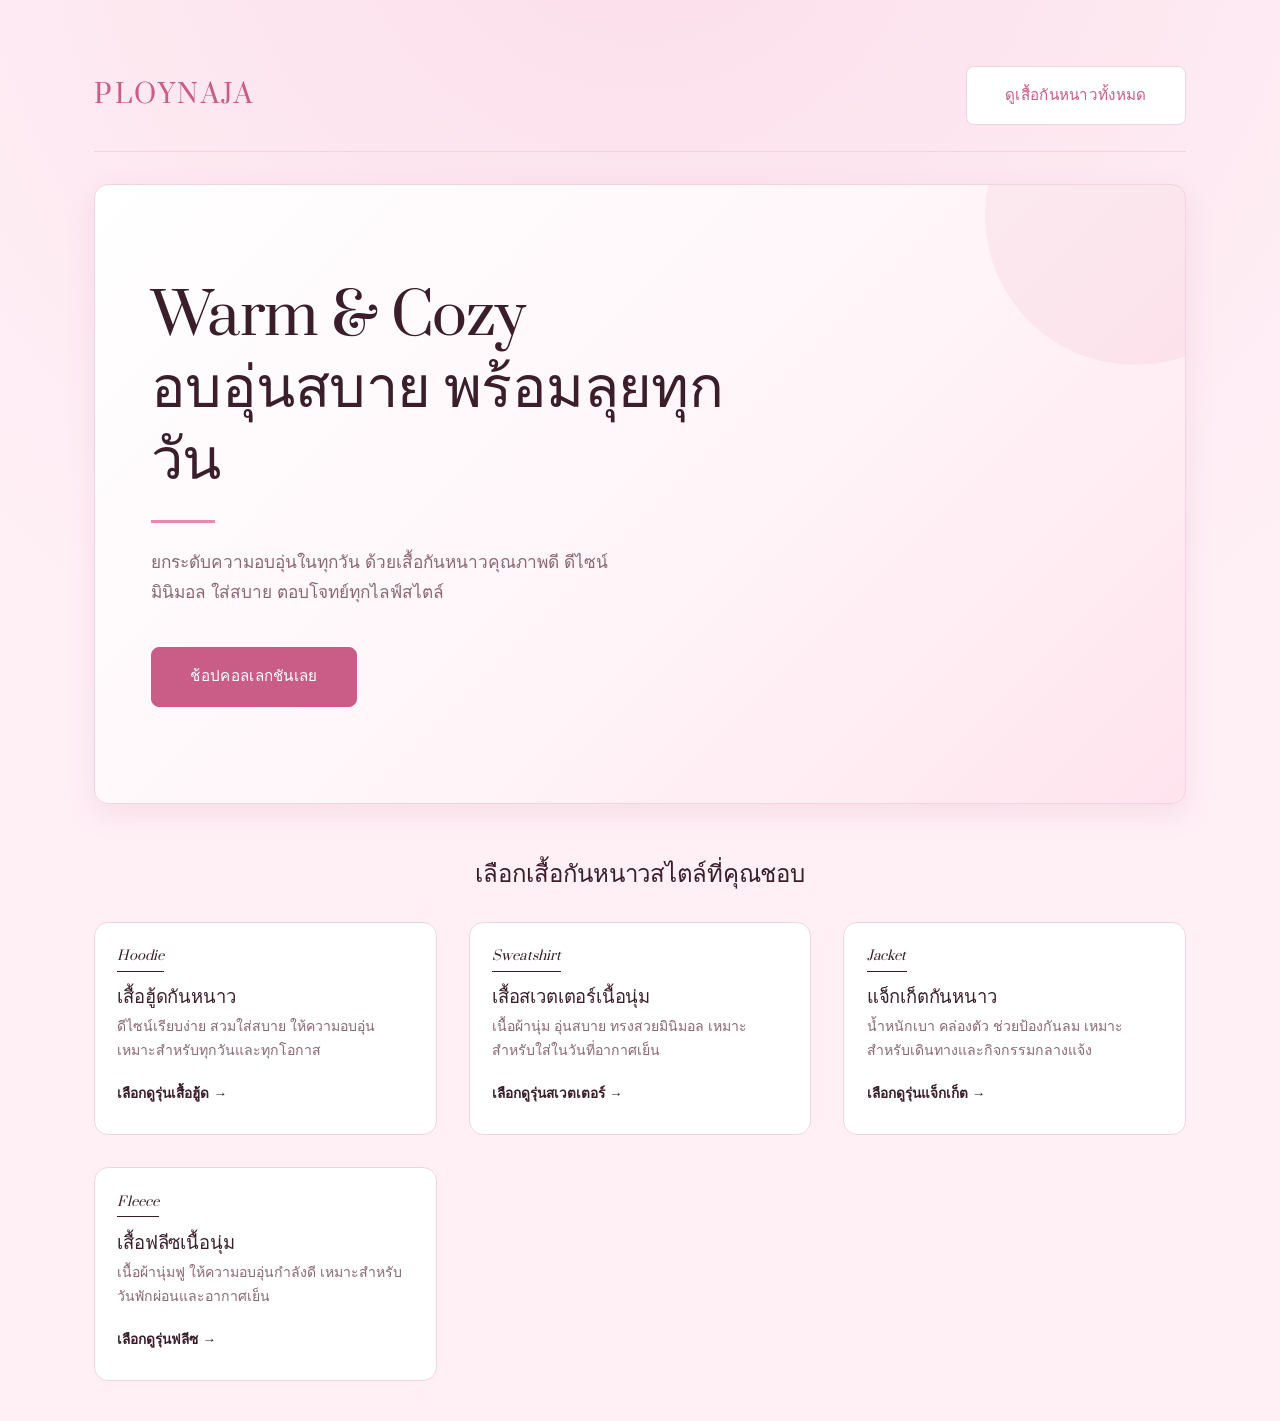
==== commit cd4edc37: "Update index.html" ====
--- a/index.html
+++ b/index.html
@@ -9,7 +9,7 @@
 <body> 
   <div class="container"> 
     <header class="nav-header"> 
-      <div class="brand-logo">BareFit</div> 
+      <div class="brand-logo">ploynaja</div> 
       <a href="product.html" class="btn btn-secondary">ดูเสื้อกันหนาวทั้งหมด</a> 
     </header> 
  
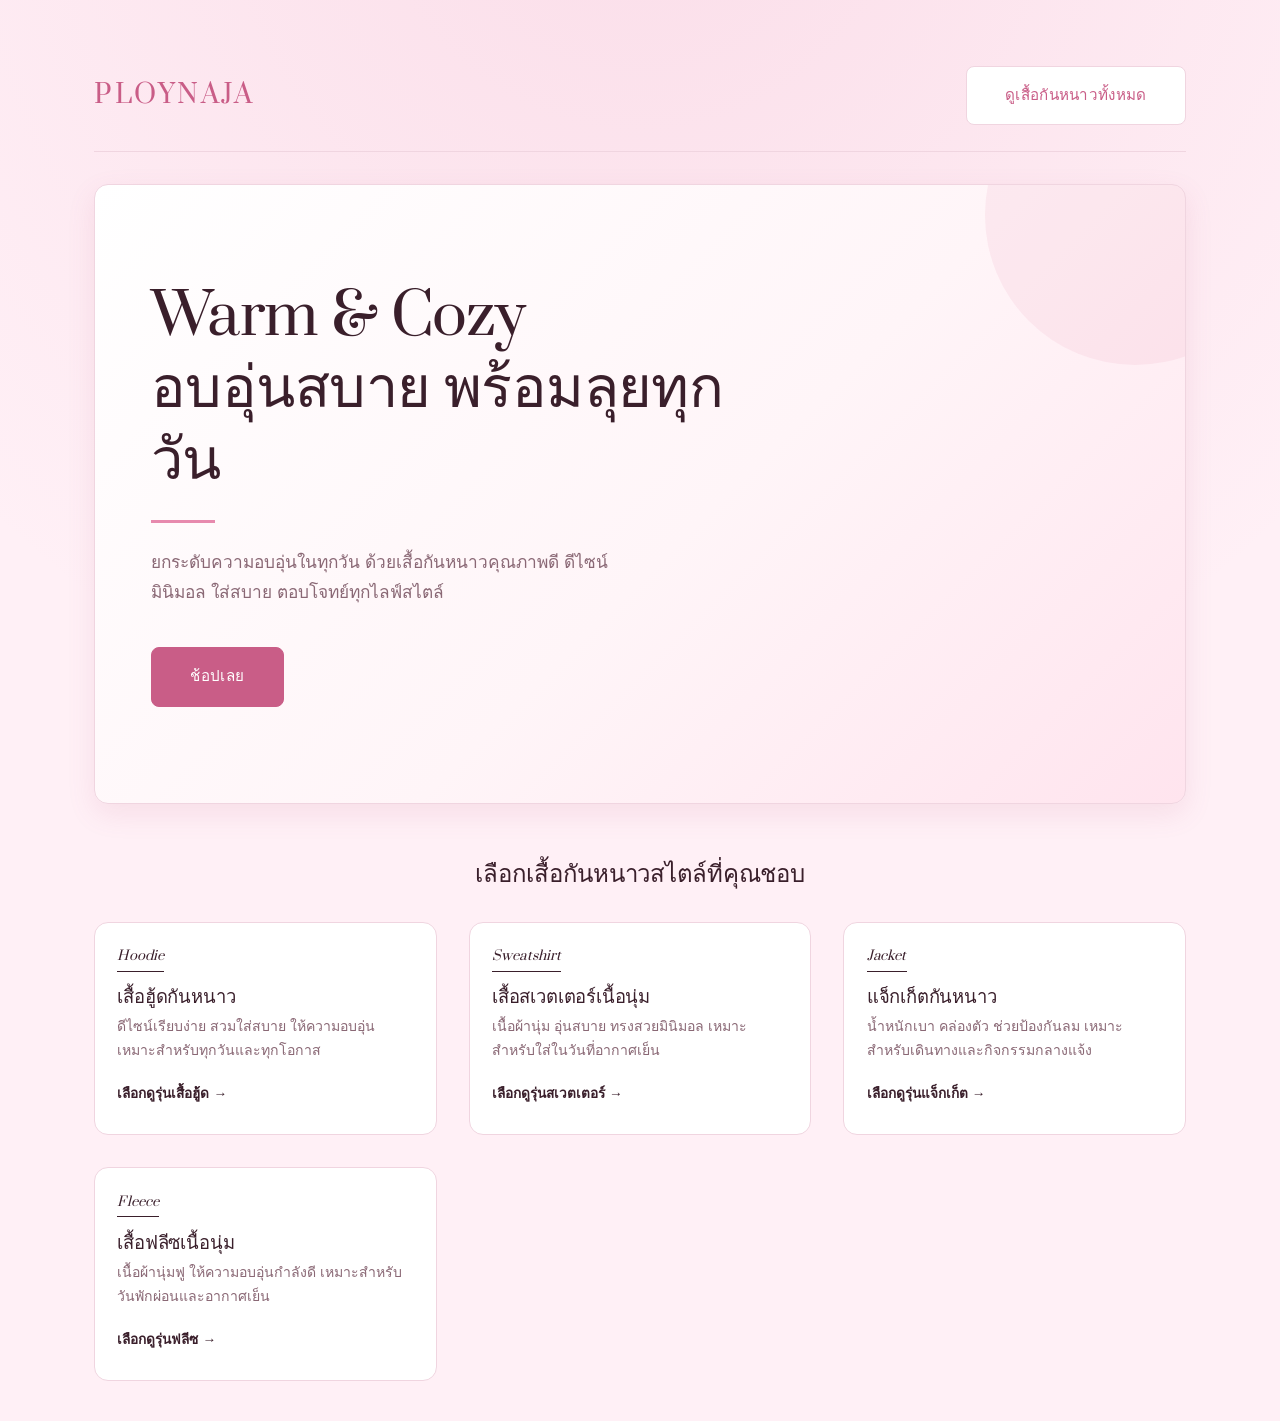
==== commit 990c13a8: "Update index.html" ====
--- a/index.html
+++ b/index.html
@@ -16,7 +16,7 @@
     <section class="hero"> 
       <h1>Warm & Cozy<br>อบอุ่นสบาย พร้อมลุยทุกวัน</h1> 
       <p>ยกระดับความอบอุ่นในทุกวัน ด้วยเสื้อกันหนาวคุณภาพดี ดีไซน์มินิมอล ใส่สบาย ตอบโจทย์ทุกไลฟ์สไตล์</p> 
-      <a href="product.html" class="btn">ช้อปคอลเลกชันเลย</a> 
+      <a href="product.html" class="btn">ช้อปเลย</a> 
     </section> 
  
     <h2 style="text-align: center; margin-bottom: 2rem;">เลือกเสื้อกันหนาวสไตล์ที่คุณชอบ</h2> 
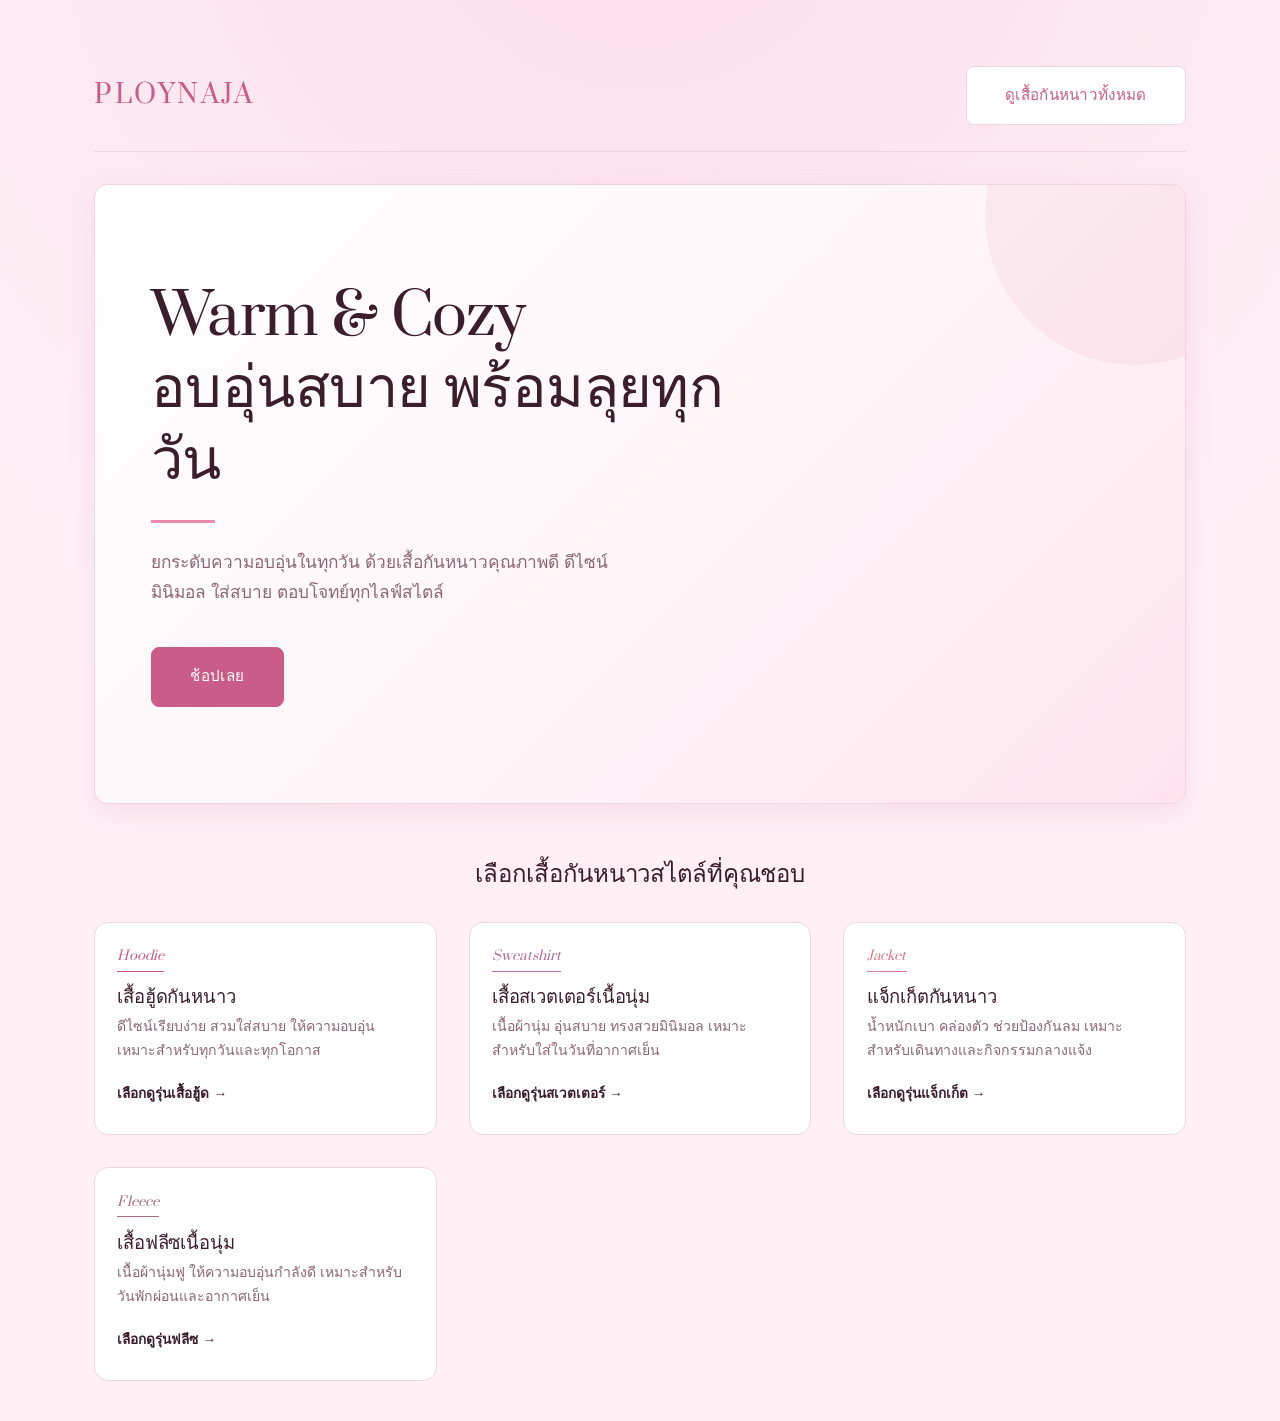
==== commit 6f5f5ebb: "Add files via upload" ====
--- a/index.html
+++ b/index.html
@@ -21,26 +21,26 @@
  
     <h2 style="text-align: center; margin-bottom: 2rem;">เลือกเสื้อกันหนาวสไตล์ที่คุณชอบ</h2> 
     <div class="mood-grid"> 
-      <a href="product.html?mood=seamless" class="card"> 
-        <span class="card-tag tag-seamless">Hoodie</span> 
+      <a href="product.html?mood=hoodie" class="card"> 
+        <span class="card-tag tag-hoodie">Hoodie</span> 
         <h3>เสื้อฮู้ดกันหนาว</h3> 
         <p>ดีไซน์เรียบง่าย สวมใส่สบาย ให้ความอบอุ่น เหมาะสำหรับทุกวันและทุกโอกาส</p> 
         <span style="font-size: 0.85rem; font-weight:600;">เลือกดูรุ่นเสื้อฮู้ด →</span> 
       </a> 
-      <a href="product.html?mood=cotton" class="card"> 
-        <span class="card-tag tag-cotton">Sweatshirt</span> 
+      <a href="product.html?mood=sweatshirt" class="card"> 
+        <span class="card-tag tag-sweatshirt">Sweatshirt</span> 
         <h3>เสื้อสเวตเตอร์เนื้อนุ่ม</h3> 
         <p>เนื้อผ้านุ่ม อุ่นสบาย ทรงสวยมินิมอล เหมาะสำหรับใส่ในวันที่อากาศเย็น</p> 
         <span style="font-size: 0.85rem; font-weight:600;">เลือกดูรุ่นสเวตเตอร์ →</span> 
       </a> 
-      <a href="product.html?mood=sport" class="card"> 
-        <span class="card-tag tag-sport">Jacket</span> 
+      <a href="product.html?mood=jacket" class="card"> 
+        <span class="card-tag tag-jacket">Jacket</span> 
         <h3>แจ็กเก็ตกันหนาว</h3> 
         <p>น้ำหนักเบา คล่องตัว ช่วยป้องกันลม เหมาะสำหรับเดินทางและกิจกรรมกลางแจ้ง</p> 
         <span style="font-size: 0.85rem; font-weight:600;">เลือกดูรุ่นแจ็กเก็ต →</span> 
       </a> 
-      <a href="product.html?mood=lounge" class="card"> 
-        <span class="card-tag tag-lounge">Fleece</span> 
+      <a href="product.html?mood=fleece" class="card"> 
+        <span class="card-tag tag-fleece">Fleece</span> 
         <h3>เสื้อฟลีซเนื้อนุ่ม</h3> 
         <p>เนื้อผ้านุ่มฟู ให้ความอบอุ่นกำลังดี เหมาะสำหรับวันพักผ่อนและอากาศเย็น</p> 
         <span style="font-size: 0.85rem; font-weight:600;">เลือกดูรุ่นฟลีซ →</span> 
